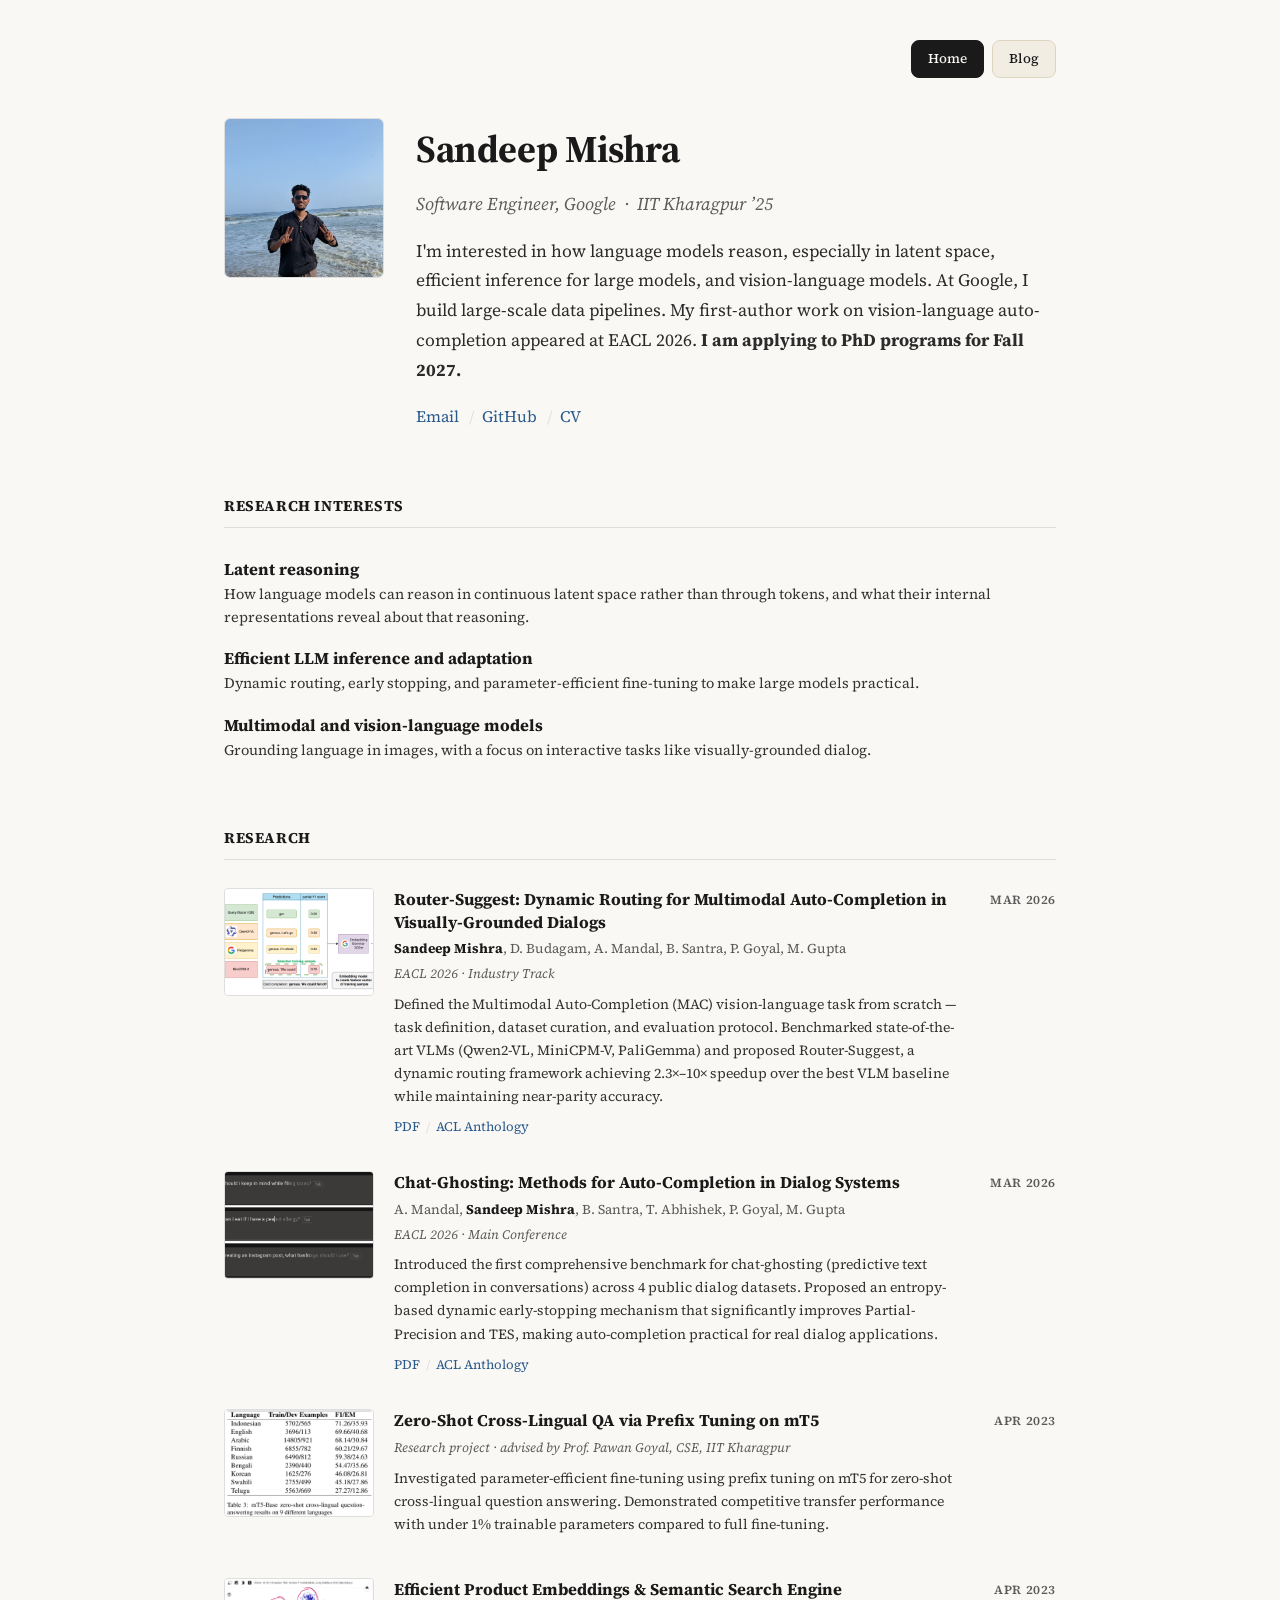
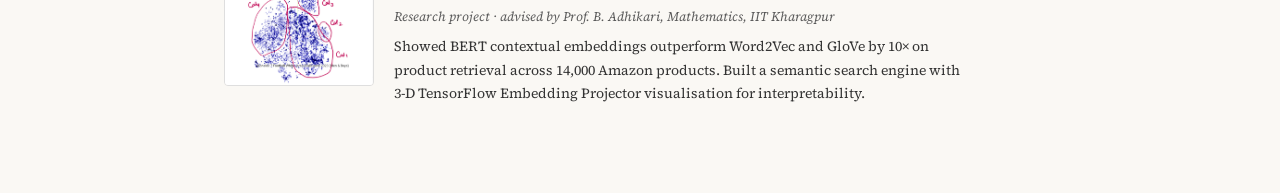
==== index.html @ 10f49aa4 "Add ACL Anthology paper links, PhD application line, and graduation year - Link Router-Suggest and C" ====
<!DOCTYPE html>
<html lang="en">
<head>
  <meta charset="UTF-8" />
  <meta name="viewport" content="width=device-width, initial-scale=1.0" />
  <title>Sandeep Mishra</title>
  <link rel="icon" href="data:image/svg+xml,<svg xmlns='http://www.w3.org/2000/svg' viewBox='0 0 64 64'><rect width='64' height='64' rx='14' fill='%23111114'/><text x='50%25' y='54%25' dominant-baseline='middle' text-anchor='middle' font-family='Georgia,serif' font-size='22' font-weight='600' fill='white' letter-spacing='-1'>SM</text></svg>" />
  <link rel="preconnect" href="https://fonts.googleapis.com" />
  <link rel="preconnect" href="https://fonts.gstatic.com" crossorigin />
  <link href="https://fonts.googleapis.com/css2?family=Source+Serif+4:ital,opsz,wght@0,8..60,400;0,8..60,500;0,8..60,600;0,8..60,700;1,8..60,400;1,8..60,500&display=swap" rel="stylesheet" />
  <link rel="stylesheet" href="styles.css?v=4" />
</head>
<body>

<main>

  <nav class="site-nav">
    <a href="index.html" class="active">Home</a>
    <a href="blog.html">Blog</a>
  </nav>

  <header>
    <div class="avatar">
      <img src="images/profile.jpg" alt="Sandeep Mishra" onerror="this.style.display='none'; this.nextElementSibling.style.display='flex';" />
      <div class="avatar-placeholder">SM</div>
    </div>
    <div class="header-text">
      <h1>Sandeep Mishra</h1>
      <p class="role">Software Engineer, Google &nbsp;&middot;&nbsp; IIT Kharagpur &rsquo;25</p>
      <p class="bio">
        I'm interested in how language models reason, especially in latent space, efficient
        inference for large models, and vision-language models. At Google, I build large-scale data
        pipelines. My first-author work on vision-language auto-completion appeared at EACL 2026.
        <b>I am applying to PhD programs for Fall 2027.</b>
      </p>
      <p class="links">
        <a href="mailto:sandeepmishraismyname@gmail.com">Email</a><span class="sep">/</span><a href="https://github.com/sm745052" target="_blank" rel="noopener">GitHub</a><span class="sep">/</span><a href="https://drive.google.com/file/d/1n59Xc3Lst71nPMHc8rOr9VYkeNOyxXiO/view?usp=sharing" target="_blank" rel="noopener">CV</a>
      </p>
    </div>
  </header>

  <section id="interests">
    <p class="section-title">Research Interests</p>
    <ul class="interest-list">
      <li>
        <span class="interest-name">Latent reasoning</span>
        <span class="interest-desc">How language models can reason in continuous latent space rather than through tokens, and what their internal representations reveal about that reasoning.</span>
      </li>
      <li>
        <span class="interest-name">Efficient LLM inference and adaptation</span>
        <span class="interest-desc">Dynamic routing, early stopping, and parameter-efficient fine-tuning to make large models practical.</span>
      </li>
      <li>
        <span class="interest-name">Multimodal and vision-language models</span>
        <span class="interest-desc">Grounding language in images, with a focus on interactive tasks like visually-grounded dialog.</span>
      </li>
    </ul>
  </section>

  <section id="publications">
    <p class="section-title">Research</p>
    <div class="entry-list">

      <div class="entry">
        <div class="entry-thumb"><img src="images/router-suggest.png" alt="Router-Suggest" /></div>
        <div class="entry-body">
          <p class="entry-date">Mar 2026</p>
          <p class="entry-title">Router-Suggest: Dynamic Routing for Multimodal Auto-Completion in Visually-Grounded Dialogs</p>
          <p class="entry-authors"><b>Sandeep Mishra</b>, D. Budagam, A. Mandal, B. Santra, P. Goyal, M. Gupta</p>
          <p class="entry-venue">EACL 2026 &middot; Industry Track</p>
          <p class="entry-desc">
            Defined the Multimodal Auto-Completion (MAC) vision-language task from scratch — task definition,
            dataset curation, and evaluation protocol. Benchmarked state-of-the-art VLMs (Qwen2-VL, MiniCPM-V,
            PaliGemma) and proposed Router-Suggest, a dynamic routing framework achieving 2.3×–10× speedup over
            the best VLM baseline while maintaining near-parity accuracy.
          </p>
          <p class="entry-links"><a href="https://aclanthology.org/2026.eacl-industry.11.pdf" target="_blank" rel="noopener">PDF</a><span class="sep">/</span><a href="https://aclanthology.org/2026.eacl-industry.11/" target="_blank" rel="noopener">ACL Anthology</a></p>
        </div>
      </div>

      <div class="entry">
        <div class="entry-thumb"><img src="images/chat-ghosting.png" alt="Chat-Ghosting" /></div>
        <div class="entry-body">
          <p class="entry-date">Mar 2026</p>
          <p class="entry-title">Chat-Ghosting: Methods for Auto-Completion in Dialog Systems</p>
          <p class="entry-authors">A. Mandal, <b>Sandeep Mishra</b>, B. Santra, T. Abhishek, P. Goyal, M. Gupta</p>
          <p class="entry-venue">EACL 2026 &middot; Main Conference</p>
          <p class="entry-desc">
            Introduced the first comprehensive benchmark for chat-ghosting (predictive text completion in
            conversations) across 4 public dialog datasets. Proposed an entropy-based dynamic early-stopping
            mechanism that significantly improves Partial-Precision and TES, making auto-completion practical
            for real dialog applications.
          </p>
          <p class="entry-links"><a href="https://aclanthology.org/2026.eacl-long.209.pdf" target="_blank" rel="noopener">PDF</a><span class="sep">/</span><a href="https://aclanthology.org/2026.eacl-long.209/" target="_blank" rel="noopener">ACL Anthology</a></p>
        </div>
      </div>

      <div class="entry">
        <div class="entry-thumb"><img src="images/cross-lingual.png" alt="Cross-Lingual QA" /></div>
        <div class="entry-body">
          <p class="entry-date">Apr 2023</p>
          <p class="entry-title">Zero-Shot Cross-Lingual QA via Prefix Tuning on mT5</p>
          <p class="entry-venue">Research project &middot; advised by Prof. Pawan Goyal, CSE, IIT Kharagpur</p>
          <p class="entry-desc">
            Investigated parameter-efficient fine-tuning using prefix tuning on mT5 for zero-shot cross-lingual
            question answering. Demonstrated competitive transfer performance with under 1% trainable parameters
            compared to full fine-tuning.
          </p>
        </div>
      </div>

      <div class="entry">
        <div class="entry-thumb"><img src="images/bda.png" alt="Semantic Search Engine" /></div>
        <div class="entry-body">
          <p class="entry-date">Apr 2023</p>
          <p class="entry-title">Efficient Product Embeddings &amp; Semantic Search Engine</p>
          <p class="entry-venue">Research project &middot; advised by Prof. B. Adhikari, Mathematics, IIT Kharagpur</p>
          <p class="entry-desc">
            Showed BERT contextual embeddings outperform Word2Vec and GloVe by 10× on product retrieval across
            14,000 Amazon products. Built a semantic search engine with 3-D TensorFlow Embedding Projector
            visualisation for interpretability.
          </p>
        </div>
      </div>

    </div>
  </section>

</main>

</body>
</html>
---- styles.css ----
*, *::before, *::after { box-sizing: border-box; margin: 0; padding: 0; }

:root {
  --bg: #faf8f4;
  --text: #1a1a1a;
  --muted: #5b5b5b;
  --border: #dedede;
  --link: #2b5a8c;
  --serif: 'Source Serif 4', Georgia, Cambria, 'Times New Roman', Times, 'Noto Serif', serif;
}

body {
  font-family: var(--serif);
  background: var(--bg);
  color: var(--text);
  font-size: 16px;
  line-height: 1.65;
  -webkit-font-smoothing: antialiased;
}

a { color: var(--link); text-decoration: none; }
a:hover { text-decoration: underline; }

main {
  max-width: 880px;
  margin: 0 auto;
  padding: 40px 24px 80px;
}

/* ── Site nav ── */
.site-nav {
  display: flex;
  justify-content: flex-end;
  gap: 8px;
  margin-bottom: 40px;
}

.site-nav a {
  padding: 7px 16px;
  font-size: 13.5px;
  font-weight: 500;
  color: var(--text);
  background: #f1ede2;
  border: 1px solid #ddd5bf;
  border-radius: 8px;
  transition: background 0.15s ease, border-color 0.15s ease;
}

.site-nav a:hover {
  background: #e8ded9;
  border-color: #c9bfa0;
  text-decoration: none;
}

.site-nav a.active {
  background: var(--text);
  color: var(--bg);
  border-color: var(--text);
}

/* ── Header ── */
header {
  display: flex;
  align-items: flex-start;
  gap: 32px;
  margin-bottom: 64px;
}

.avatar {
  flex: 0 0 auto;
  width: 160px;
  height: 160px;
  border-radius: 6px;
  overflow: hidden;
  background: #efefef;
  border: 1px solid var(--border);
}

.avatar img { width: 100%; height: 100%; object-fit: cover; display: block; }

.avatar-placeholder {
  width: 100%;
  height: 100%;
  display: none;
  align-items: center;
  justify-content: center;
  font-size: 42px;
  font-weight: 600;
  color: #9a9a9a;
  letter-spacing: -0.03em;
}

.header-text h1 {
  font-size: 38px;
  font-weight: 700;
  letter-spacing: -0.01em;
  margin-bottom: 8px;
}

.role {
  font-size: 18px;
  color: var(--muted);
  font-style: italic;
  margin-bottom: 18px;
}

.bio {
  font-size: 17.5px;
  color: #2b2b2b;
  line-height: 1.7;
  margin-bottom: 18px;
}

.links {
  font-size: 16px;
  color: var(--muted);
}

.links a { margin-right: 2px; }
.links .sep { margin: 0 8px; color: var(--border); }

/* ── Featured blog post (home page highlight) ── */
.featured-post {
  display: block;
  margin: -24px 0 56px;
  padding: 20px 24px;
  background: #f1ede2;
  border: 1px solid #ddd5bf;
  border-left: 4px solid var(--link);
  border-radius: 8px;
  color: var(--text);
  transition: background 0.15s ease, border-color 0.15s ease;
}

.featured-post:hover {
  background: #ebe5d6;
  text-decoration: none;
}

.featured-label {
  font-size: 12.5px;
  font-weight: 600;
  letter-spacing: 0.05em;
  text-transform: uppercase;
  color: var(--link);
  margin-bottom: 6px;
}

.featured-title {
  font-size: 20px;
  font-weight: 700;
  line-height: 1.3;
  margin-bottom: 6px;
}

.featured-excerpt {
  font-size: 15px;
  color: #333;
  line-height: 1.6;
  margin-bottom: 10px;
}

.featured-cta {
  font-size: 14px;
  font-weight: 600;
  color: var(--link);
}

.featured-post:hover .featured-cta { text-decoration: underline; }

/* ── Research interests ── */
#interests { margin-bottom: 64px; }

.interest-list {
  list-style: none;
  display: flex;
  flex-direction: column;
  gap: 16px;
}

.interest-name {
  font-size: 16.5px;
  font-weight: 700;
}


.interest-desc {
  display: block;
  font-size: 14.5px;
  color: #333;
  line-height: 1.6;
}


/* ── Section heading ── */
.section-title {
  font-size: 15px;
  font-weight: 700;
  letter-spacing: 0.04em;
  text-transform: uppercase;
  border-bottom: 1px solid var(--border);
  padding-bottom: 8px;
  margin-bottom: 28px;
}

/* ── Updates ── */
#updates { margin-bottom: 64px; }

.updates-scroll-wrap { position: relative; }

.updates-scroll {
  max-height: 260px;
  overflow-y: auto;
  padding-right: 10px;
  scrollbar-width: thin;
  scrollbar-color: #ddd5bf transparent;
}

.updates-scroll::-webkit-scrollbar { width: 6px; }
.updates-scroll::-webkit-scrollbar-track { background: transparent; }
.updates-scroll::-webkit-scrollbar-thumb { background: #ddd5bf; border-radius: 3px; }
.updates-scroll::-webkit-scrollbar-thumb:hover { background: #c9bfa0; }

/* Fades the last bit of content into the page background to hint that the
   list scrolls, instead of cutting items off with a hard edge. Only shown
   when the list actually overflows (see the script at the bottom of the
   page) — otherwise it would just dim the last item for no reason. */
.updates-scroll-wrap.has-overflow::after {
  content: '';
  position: absolute;
  left: 0; right: 10px; bottom: 0;
  height: 36px;
  background: linear-gradient(to bottom, transparent, var(--bg));
  pointer-events: none;
}

.updates-list { display: flex; flex-direction: column; gap: 14px; }

.update-item { display: flex; align-items: center; gap: 14px; }

.update-date { flex: 0 0 auto; }

.update-text {
  font-size: 15px;
  color: #2b2b2b;
}

.update-text a { text-decoration: underline; }

/* ── Publication / project entries ── */
.entry-list { display: flex; flex-direction: column; gap: 34px; }

.entry {
  display: flex;
  gap: 20px;
}

.entry-thumb {
  flex: 0 0 150px;
  width: 150px;
  height: 108px;
  border: 1px solid var(--border);
  border-radius: 4px;
  overflow: hidden;
  display: flex;
  align-items: center;
  justify-content: center;
  background: #fafafa;
}

.entry-thumb img { width: 100%; height: 100%; object-fit: cover; display: block; }

.entry-body {
  flex: 1;
  min-width: 0;
  position: relative;
  padding-right: 90px;
}

/* Shared date typography — small caps, no box or fill, so it reads as a
   refined caption rather than a UI badge. Used by Updates, the Research
   list, and the Blog list so every date on the site matches. */
.entry-date, .blog-date, .update-date {
  font-size: 12.5px;
  font-weight: 600;
  letter-spacing: 0.05em;
  text-transform: uppercase;
  color: var(--muted);
  white-space: nowrap;
}

/* On the Research/Blog rows the date sits at the top-right corner. */
.entry-date, .blog-date {
  position: absolute;
  top: 2px;
  right: 0;
}

.update-date { flex: 0 0 64px; }

.entry-title {
  font-size: 16.5px;
  font-weight: 700;
  line-height: 1.4;
  margin-bottom: 5px;
}

.entry-authors {
  font-size: 13.5px;
  color: var(--muted);
  margin-bottom: 4px;
  line-height: 1.5;
}

.entry-authors b { color: var(--text); }

.entry-venue {
  font-size: 13px;
  font-style: italic;
  color: var(--muted);
  margin-bottom: 8px;
}

.entry-desc {
  font-size: 14px;
  color: #333;
  line-height: 1.65;
  margin-bottom: 8px;
}

.entry-links { font-size: 13px; }
.entry-links .sep { margin: 0 6px; color: var(--border); }

/* ── Blog list ── */
.blog-list { display: flex; flex-direction: column; gap: 22px; }

.blog-entry {
  display: block;
  position: relative;
  padding-right: 90px;
  padding-bottom: 18px;
  border-bottom: 1px solid var(--border);
}

.blog-entry:last-child { border-bottom: none; padding-bottom: 0; }

.blog-title {
  font-size: 16.5px;
  font-weight: 700;
  color: var(--text);
  margin-bottom: 4px;
}

.blog-entry:hover .blog-title { text-decoration: underline; }

.blog-excerpt {
  font-size: 14px;
  color: #333;
  line-height: 1.6;
}

.blog-empty {
  font-size: 14px;
  font-style: italic;
  color: var(--muted);
}

/* ── Blog post article ── */
.post-date {
  font-size: 13px;
  color: var(--muted);
  margin-bottom: 8px;
}

.post-title {
  font-size: 32px;
  font-weight: 700;
  letter-spacing: -0.01em;
  line-height: 1.25;
  margin-bottom: 28px;
}

.post-article p { font-size: 16.5px; color: #2b2b2b; margin-bottom: 20px; line-height: 1.7; }
.post-article h2 { font-size: 21px; font-weight: 700; margin: 36px 0 14px; }
.post-article a { text-decoration: underline; }
.post-article ul, .post-article ol { margin: 0 0 20px 22px; }
.post-article li { margin-bottom: 8px; font-size: 16.5px; color: #2b2b2b; }
.post-article code { background: #f0ede6; padding: 2px 5px; border-radius: 3px; font-size: 0.9em; }
.post-article pre { background: #f0ede6; padding: 14px 16px; border-radius: 6px; overflow-x: auto; margin-bottom: 20px; }
.post-article blockquote { border-left: 3px solid var(--border); padding-left: 16px; color: var(--muted); margin-bottom: 20px; }
.post-article img { max-width: 100%; border-radius: 4px; margin-bottom: 20px; }

/* ── Responsive ── */
@media (max-width: 560px) {
  main { padding: 32px 18px 60px; }
  header { flex-direction: column; gap: 18px; margin-bottom: 40px; }
  .avatar { width: 96px; height: 96px; }
  .entry { flex-direction: column; }
  .entry-thumb { width: 100%; height: 160px; }
  .entry-body { padding-right: 0; padding-top: 30px; }
  .blog-entry { padding-right: 0; padding-top: 30px; }
  .entry-date, .blog-date { top: -4px; right: auto; left: 0; }
}
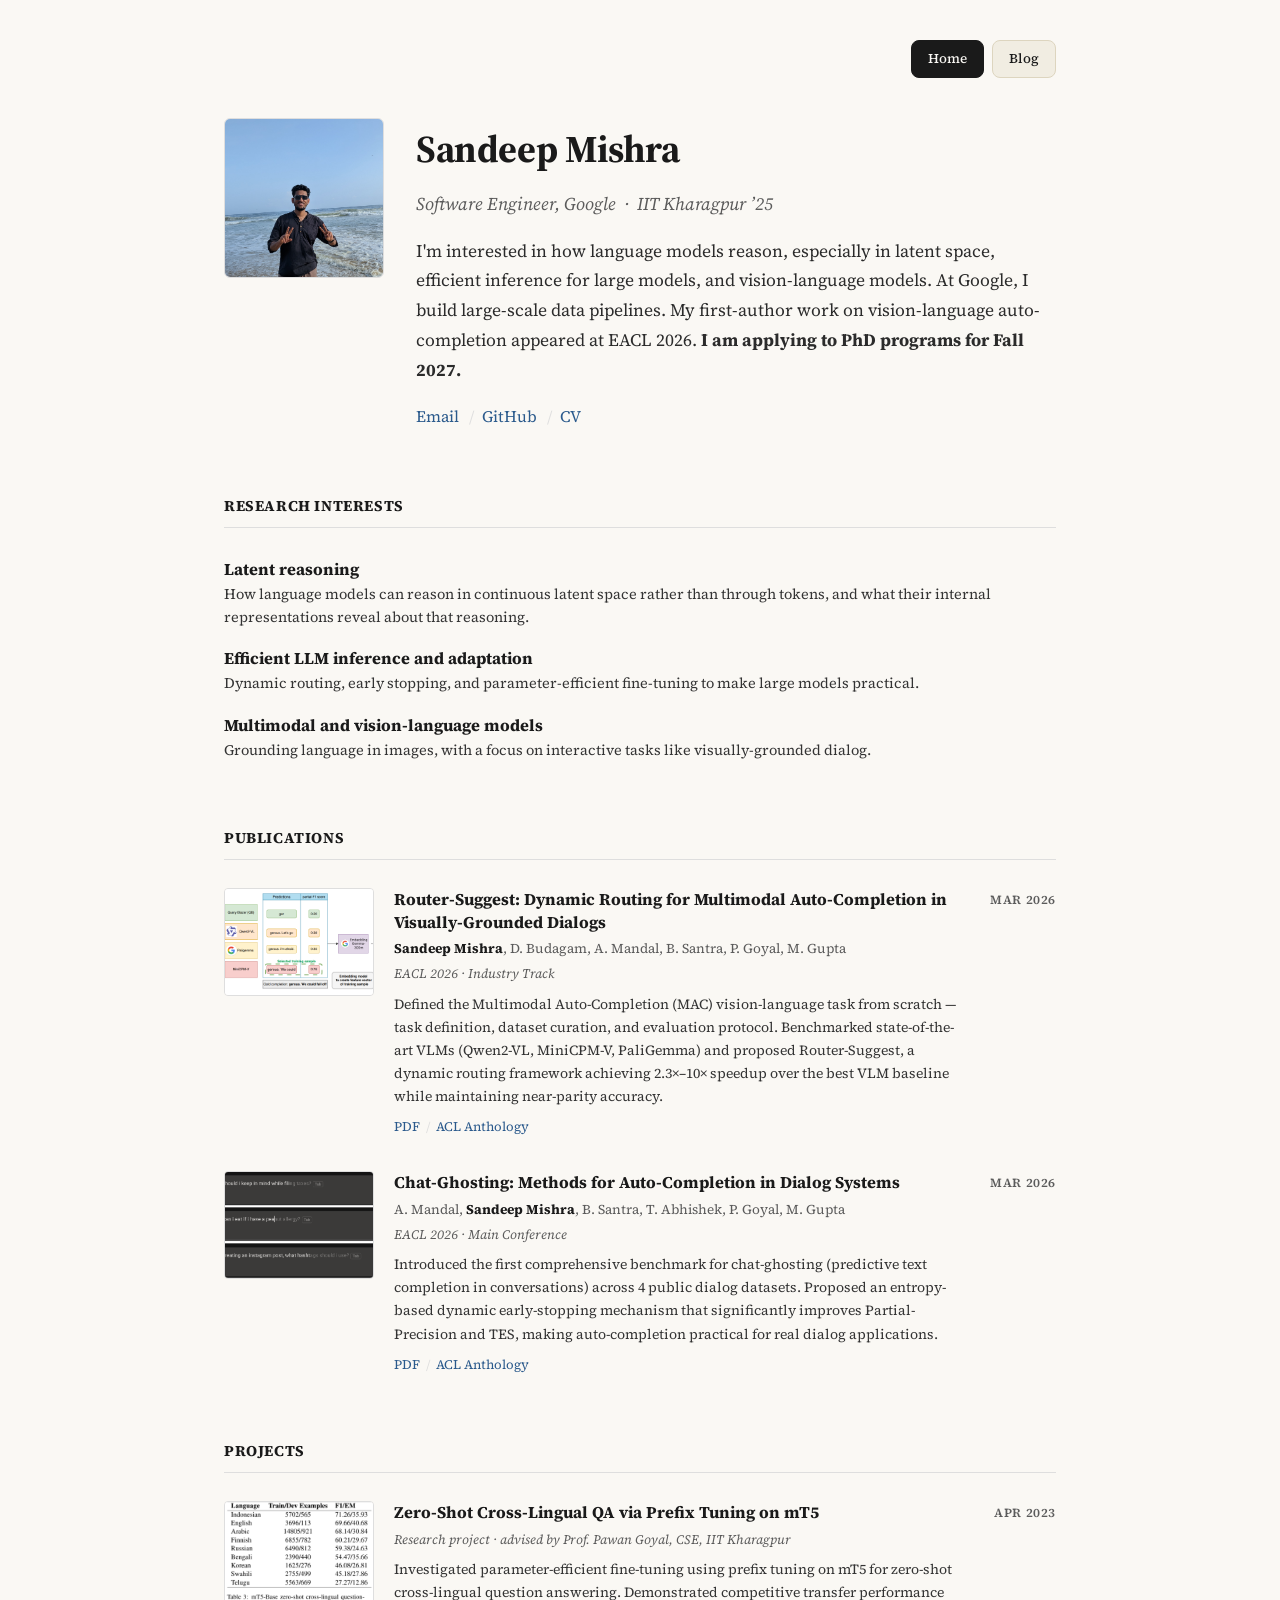
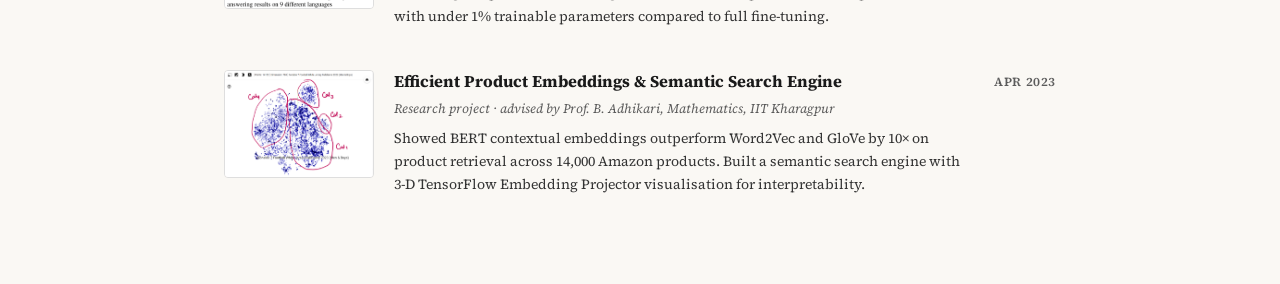
==== commit 188762de: "Split Research into Publications and Projects" ====
--- a/index.html
+++ b/index.html
@@ -8,7 +8,7 @@
   <link rel="preconnect" href="https://fonts.googleapis.com" />
   <link rel="preconnect" href="https://fonts.gstatic.com" crossorigin />
   <link href="https://fonts.googleapis.com/css2?family=Source+Serif+4:ital,opsz,wght@0,8..60,400;0,8..60,500;0,8..60,600;0,8..60,700;1,8..60,400;1,8..60,500&display=swap" rel="stylesheet" />
-  <link rel="stylesheet" href="styles.css?v=4" />
+  <link rel="stylesheet" href="styles.css?v=5" />
 </head>
 <body>
 
@@ -58,7 +58,7 @@
   </section>
 
   <section id="publications">
-    <p class="section-title">Research</p>
+    <p class="section-title">Publications</p>
     <div class="entry-list">
 
       <div class="entry">
@@ -95,6 +95,13 @@
         </div>
       </div>
 
+    </div>
+  </section>
+
+  <section id="projects">
+    <p class="section-title">Projects</p>
+    <div class="entry-list">
+
       <div class="entry">
         <div class="entry-thumb"><img src="images/cross-lingual.png" alt="Cross-Lingual QA" /></div>
         <div class="entry-body">
--- a/styles.css
+++ b/styles.css
@@ -192,6 +192,8 @@
 }
 
 
+#publications { margin-bottom: 64px; }
+
 /* ── Section heading ── */
 .section-title {
   font-size: 15px;
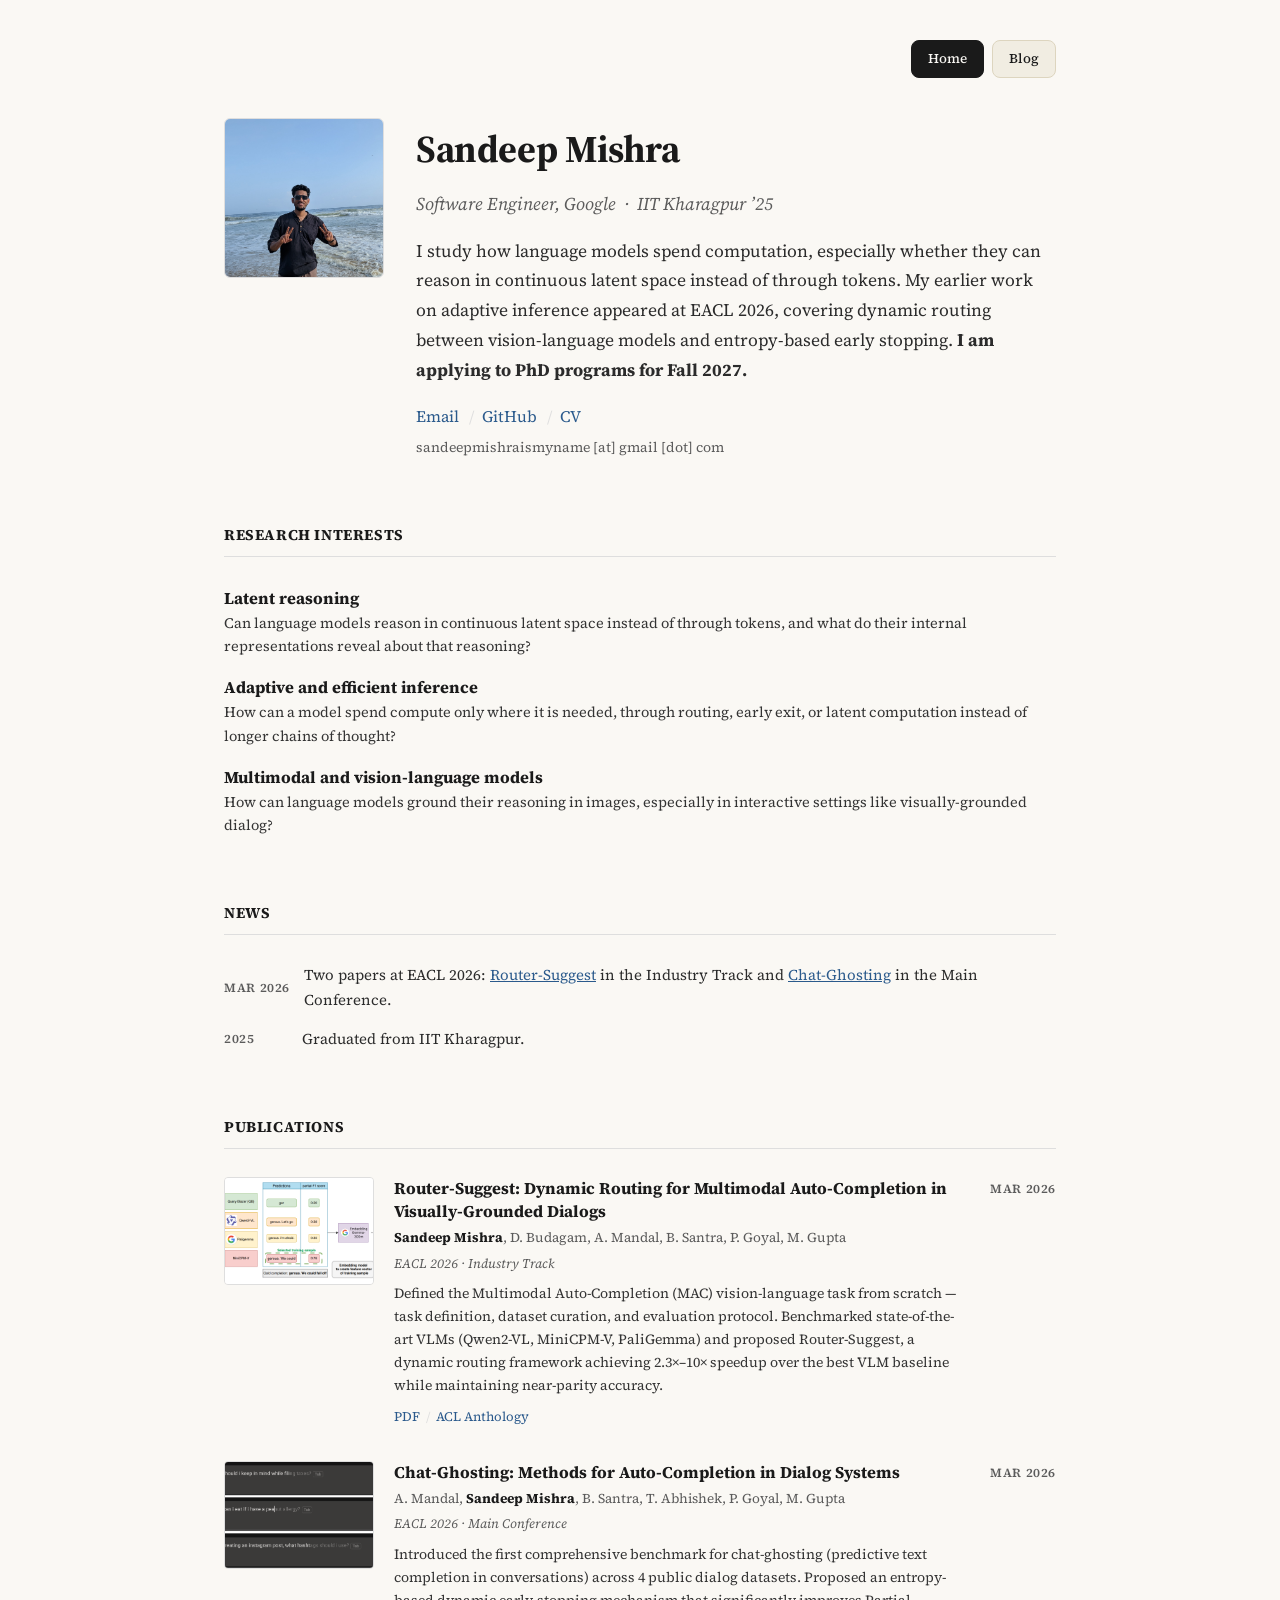
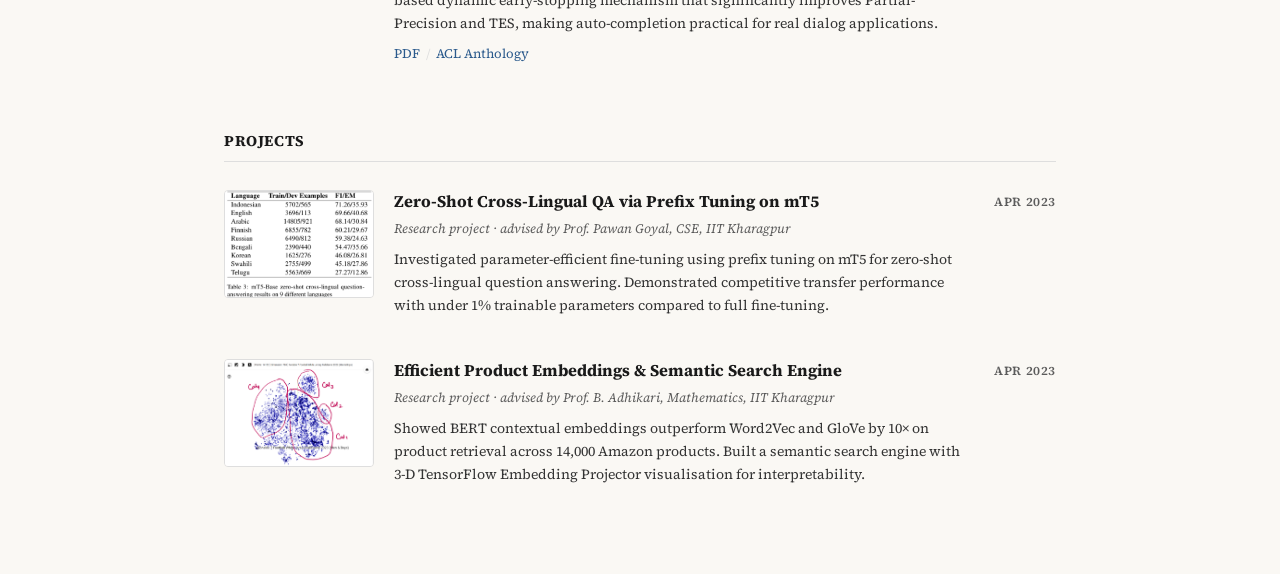
==== commit 1e2bd06b: "Add news section, visible email, post summary; reframe bio and interests - Bio frames prior routing/" ====
--- a/index.html
+++ b/index.html
@@ -8,7 +8,7 @@
   <link rel="preconnect" href="https://fonts.googleapis.com" />
   <link rel="preconnect" href="https://fonts.gstatic.com" crossorigin />
   <link href="https://fonts.googleapis.com/css2?family=Source+Serif+4:ital,opsz,wght@0,8..60,400;0,8..60,500;0,8..60,600;0,8..60,700;1,8..60,400;1,8..60,500&display=swap" rel="stylesheet" />
-  <link rel="stylesheet" href="styles.css?v=5" />
+  <link rel="stylesheet" href="styles.css?v=6" />
 </head>
 <body>
 
@@ -28,14 +28,16 @@
       <h1>Sandeep Mishra</h1>
       <p class="role">Software Engineer, Google &nbsp;&middot;&nbsp; IIT Kharagpur &rsquo;25</p>
       <p class="bio">
-        I'm interested in how language models reason, especially in latent space, efficient
-        inference for large models, and vision-language models. At Google, I build large-scale data
-        pipelines. My first-author work on vision-language auto-completion appeared at EACL 2026.
+        I study how language models spend computation, especially whether they can reason in
+        continuous latent space instead of through tokens. My earlier work on adaptive inference
+        appeared at EACL 2026, covering dynamic routing between vision-language models and
+        entropy-based early stopping.
         <b>I am applying to PhD programs for Fall 2027.</b>
       </p>
       <p class="links">
         <a href="mailto:sandeepmishraismyname@gmail.com">Email</a><span class="sep">/</span><a href="https://github.com/sm745052" target="_blank" rel="noopener">GitHub</a><span class="sep">/</span><a href="https://drive.google.com/file/d/1n59Xc3Lst71nPMHc8rOr9VYkeNOyxXiO/view?usp=sharing" target="_blank" rel="noopener">CV</a>
       </p>
+      <p class="email">sandeepmishraismyname [at] gmail [dot] com</p>
     </div>
   </header>
 
@@ -44,17 +46,31 @@
     <ul class="interest-list">
       <li>
         <span class="interest-name">Latent reasoning</span>
-        <span class="interest-desc">How language models can reason in continuous latent space rather than through tokens, and what their internal representations reveal about that reasoning.</span>
+        <span class="interest-desc">Can language models reason in continuous latent space instead of through tokens, and what do their internal representations reveal about that reasoning?</span>
       </li>
       <li>
-        <span class="interest-name">Efficient LLM inference and adaptation</span>
-        <span class="interest-desc">Dynamic routing, early stopping, and parameter-efficient fine-tuning to make large models practical.</span>
+        <span class="interest-name">Adaptive and efficient inference</span>
+        <span class="interest-desc">How can a model spend compute only where it is needed, through routing, early exit, or latent computation instead of longer chains of thought?</span>
       </li>
       <li>
         <span class="interest-name">Multimodal and vision-language models</span>
-        <span class="interest-desc">Grounding language in images, with a focus on interactive tasks like visually-grounded dialog.</span>
+        <span class="interest-desc">How can language models ground their reasoning in images, especially in interactive settings like visually-grounded dialog?</span>
       </li>
     </ul>
+  </section>
+
+  <section id="updates">
+    <p class="section-title">News</p>
+    <div class="updates-list">
+      <div class="update-item">
+        <span class="update-date">Mar 2026</span>
+        <span class="update-text">Two papers at EACL 2026: <a href="https://aclanthology.org/2026.eacl-industry.11/" target="_blank" rel="noopener">Router-Suggest</a> in the Industry Track and <a href="https://aclanthology.org/2026.eacl-long.209/" target="_blank" rel="noopener">Chat-Ghosting</a> in the Main Conference.</span>
+      </div>
+      <div class="update-item">
+        <span class="update-date">2025</span>
+        <span class="update-text">Graduated from IIT Kharagpur.</span>
+      </div>
+    </div>
   </section>
 
   <section id="publications">
--- a/styles.css
+++ b/styles.css
@@ -118,6 +118,12 @@
 
 .links a { margin-right: 2px; }
 .links .sep { margin: 0 8px; color: var(--border); }
+
+.email {
+  margin-top: 6px;
+  font-size: 14px;
+  color: var(--muted);
+}
 
 /* ── Featured blog post (home page highlight) ── */
 .featured-post {
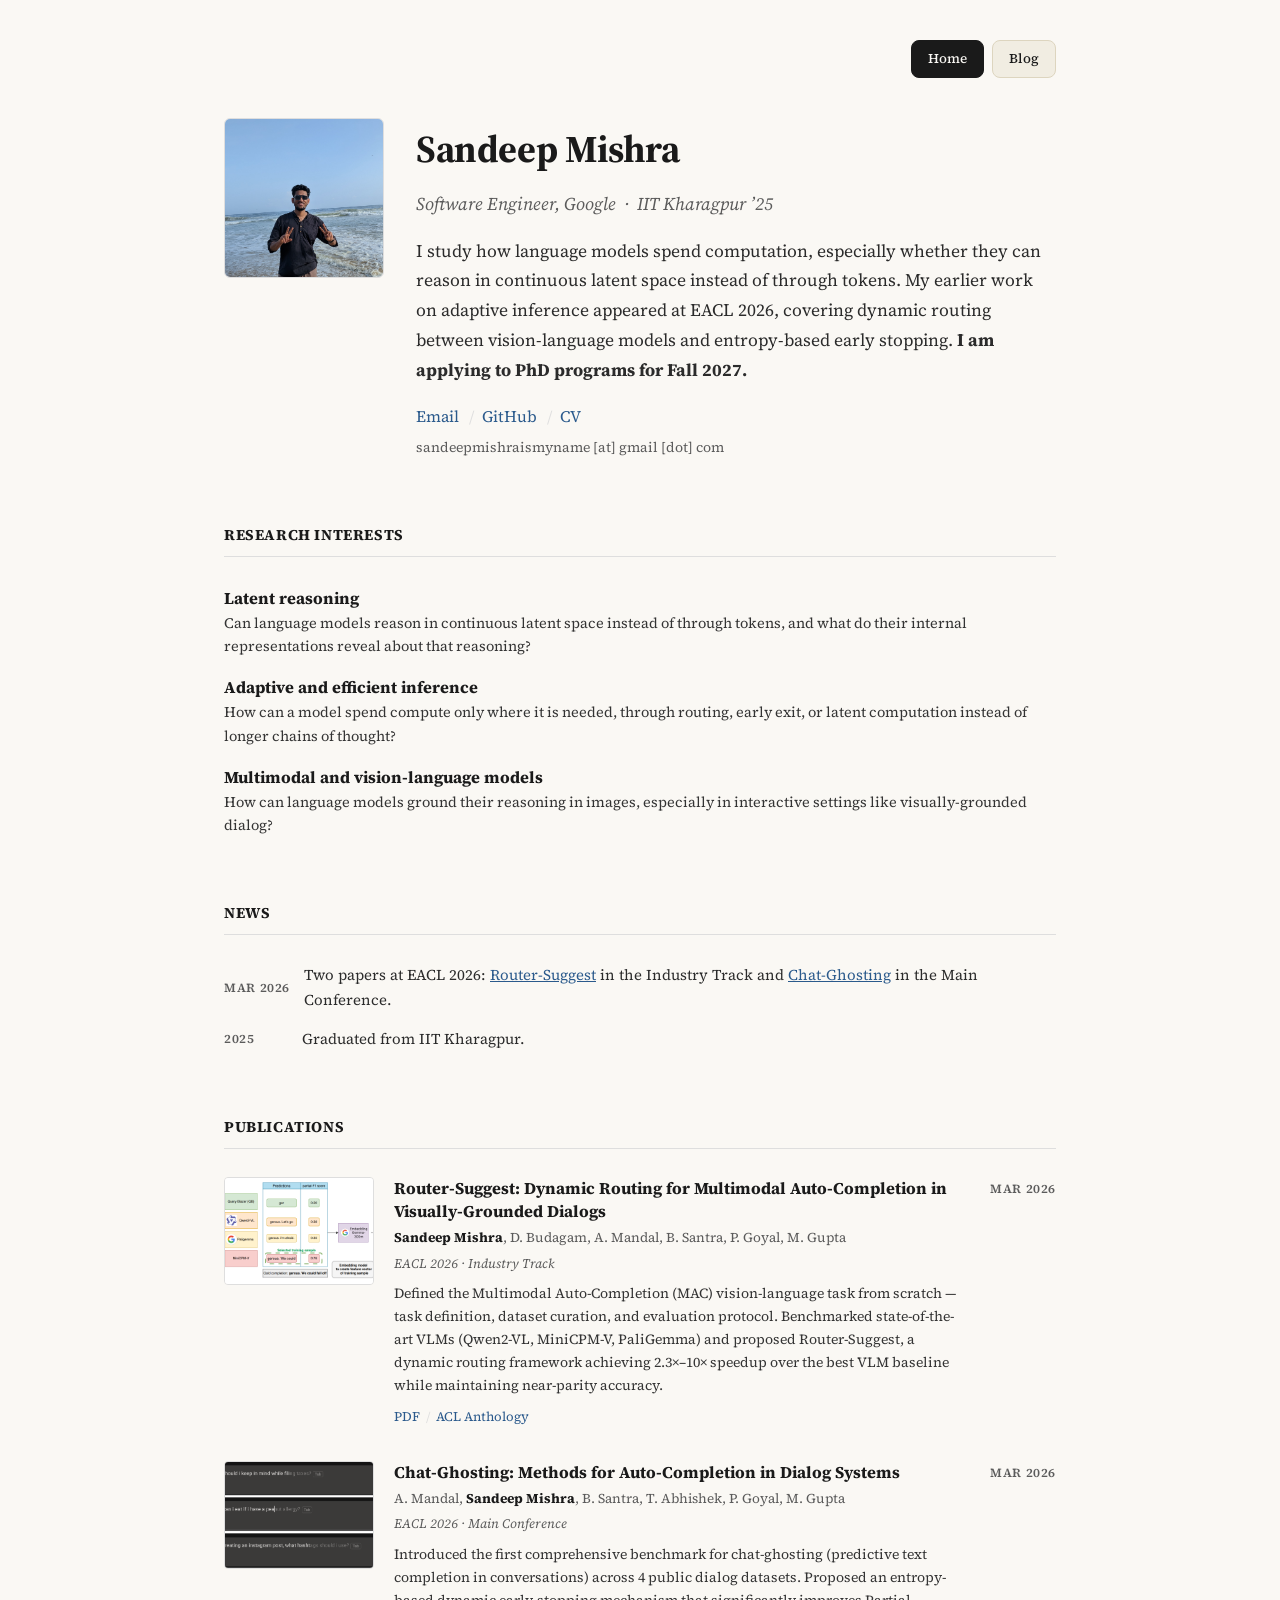
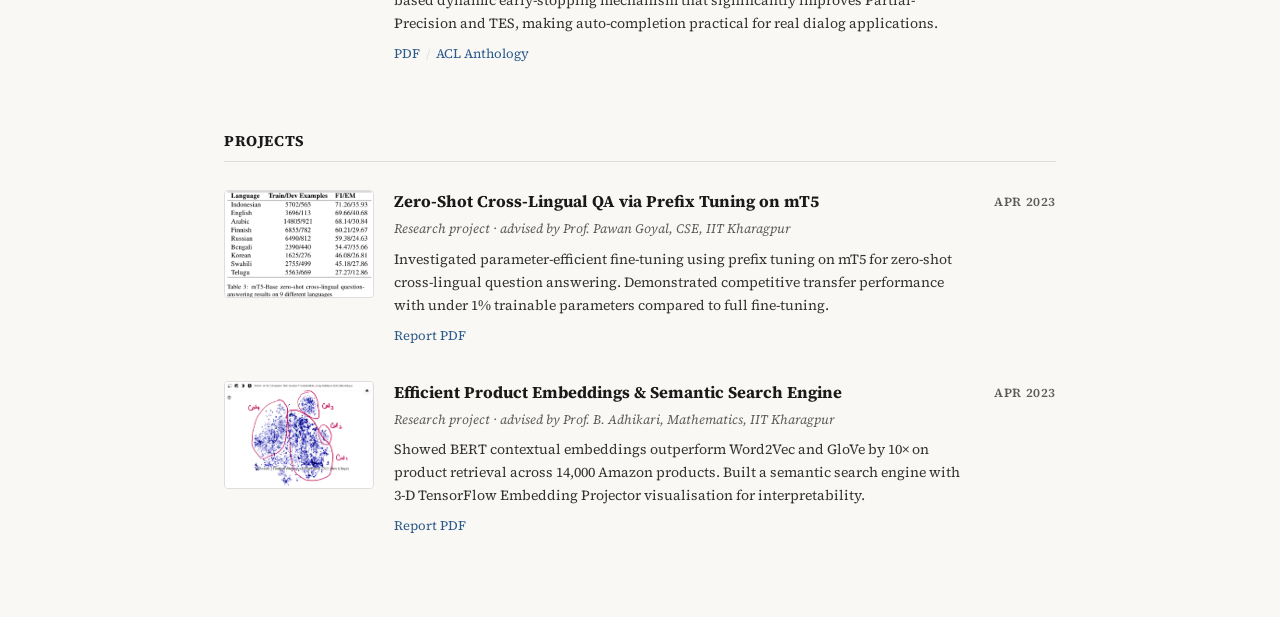
==== commit 4a0647ea: "Link project report PDFs from CV" ====
--- a/index.html
+++ b/index.html
@@ -129,6 +129,7 @@
             question answering. Demonstrated competitive transfer performance with under 1% trainable parameters
             compared to full fine-tuning.
           </p>
+          <p class="entry-links"><a href="https://drive.google.com/file/d/1FV4KMcr_JM8pI-JQ_Nymojd0KLHSi4PI/view" target="_blank" rel="noopener">Report PDF</a></p>
         </div>
       </div>
 
@@ -143,6 +144,7 @@
             14,000 Amazon products. Built a semantic search engine with 3-D TensorFlow Embedding Projector
             visualisation for interpretability.
           </p>
+          <p class="entry-links"><a href="https://drive.google.com/file/d/1WL3z4qOmYOqoEizMH8Tn674syg4G0yPc/view?usp=sharing" target="_blank" rel="noopener">Report PDF</a></p>
         </div>
       </div>
 
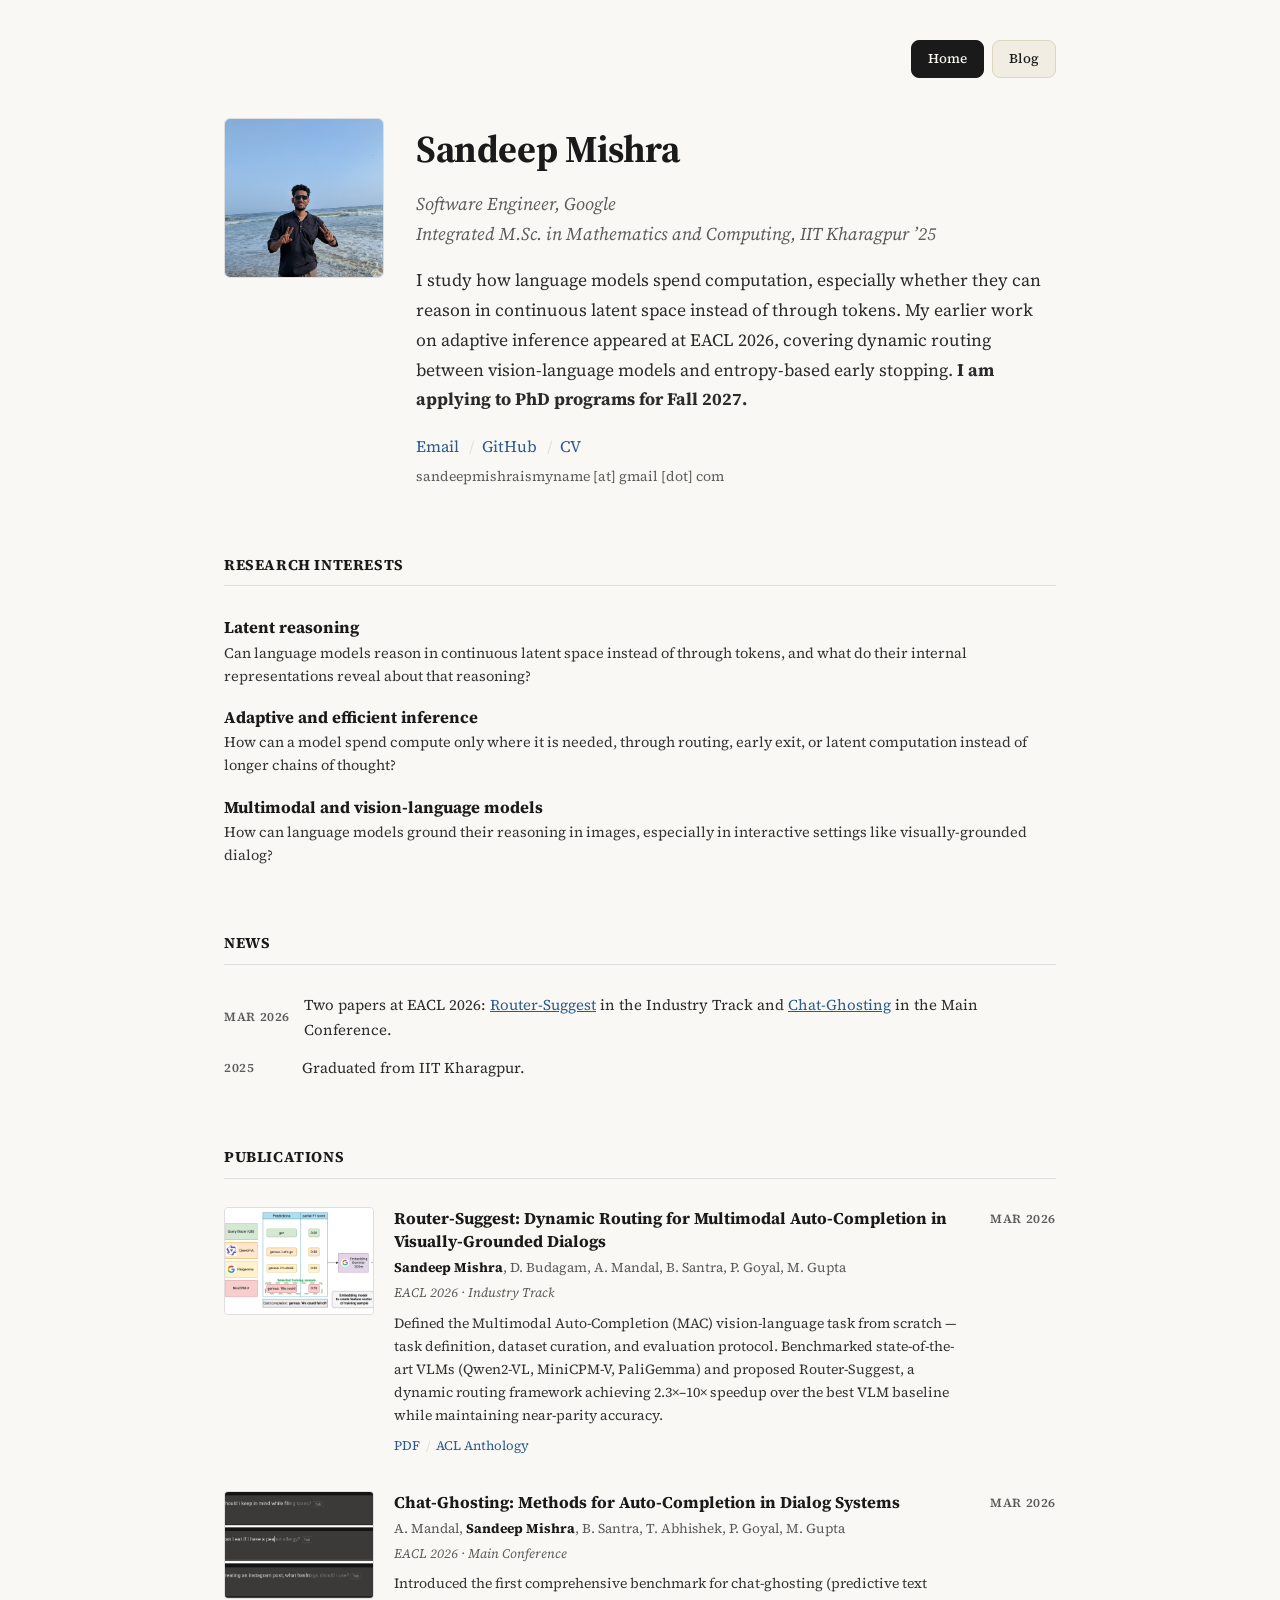
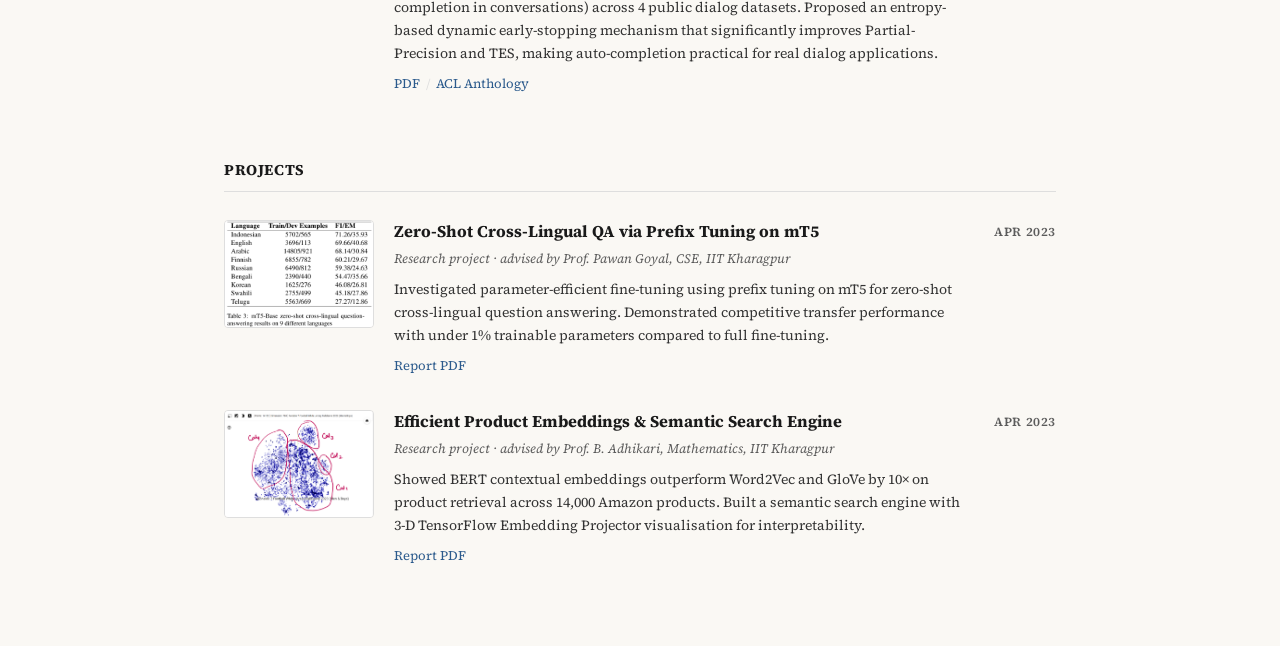
==== commit 55198bc3: "Add degree to header" ====
--- a/index.html
+++ b/index.html
@@ -26,7 +26,7 @@
     </div>
     <div class="header-text">
       <h1>Sandeep Mishra</h1>
-      <p class="role">Software Engineer, Google &nbsp;&middot;&nbsp; IIT Kharagpur &rsquo;25</p>
+      <p class="role">Software Engineer, Google<br />Integrated M.Sc. in Mathematics and Computing, IIT Kharagpur &rsquo;25</p>
       <p class="bio">
         I study how language models spend computation, especially whether they can reason in
         continuous latent space instead of through tokens. My earlier work on adaptive inference
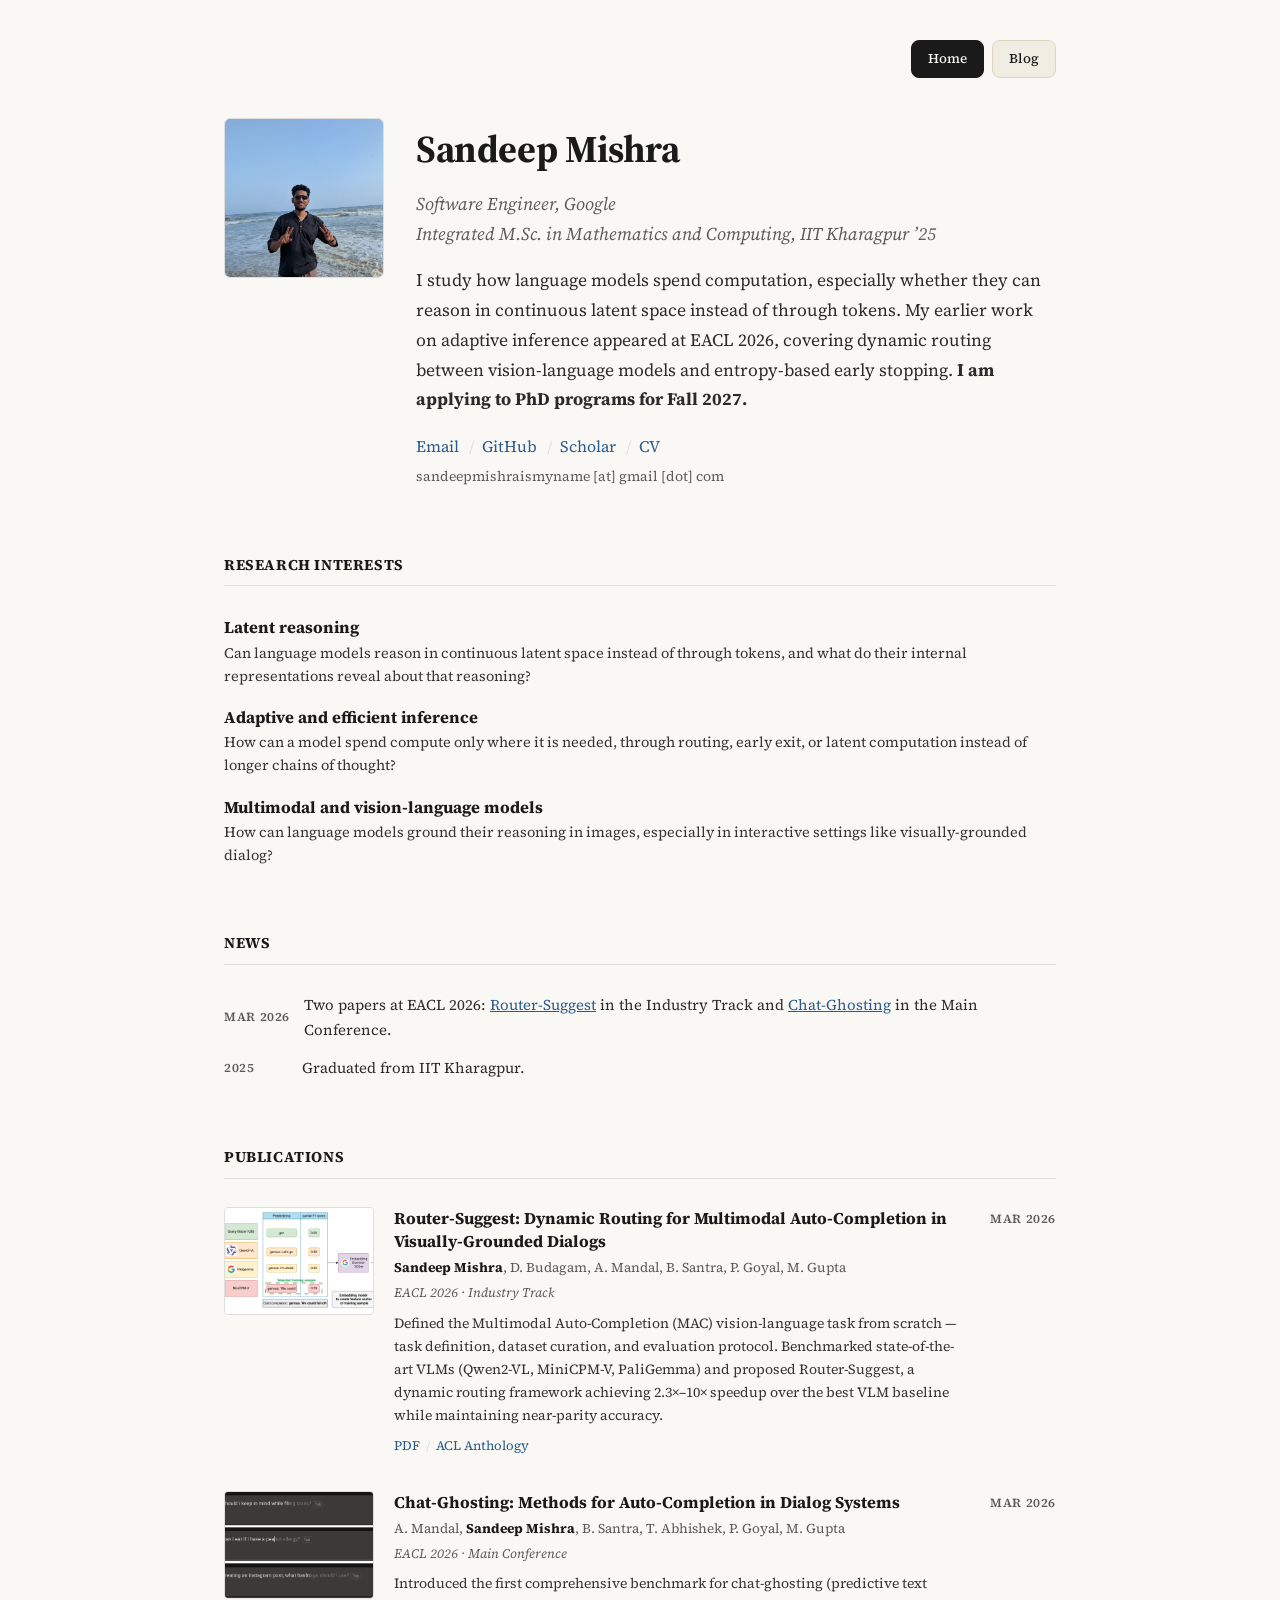
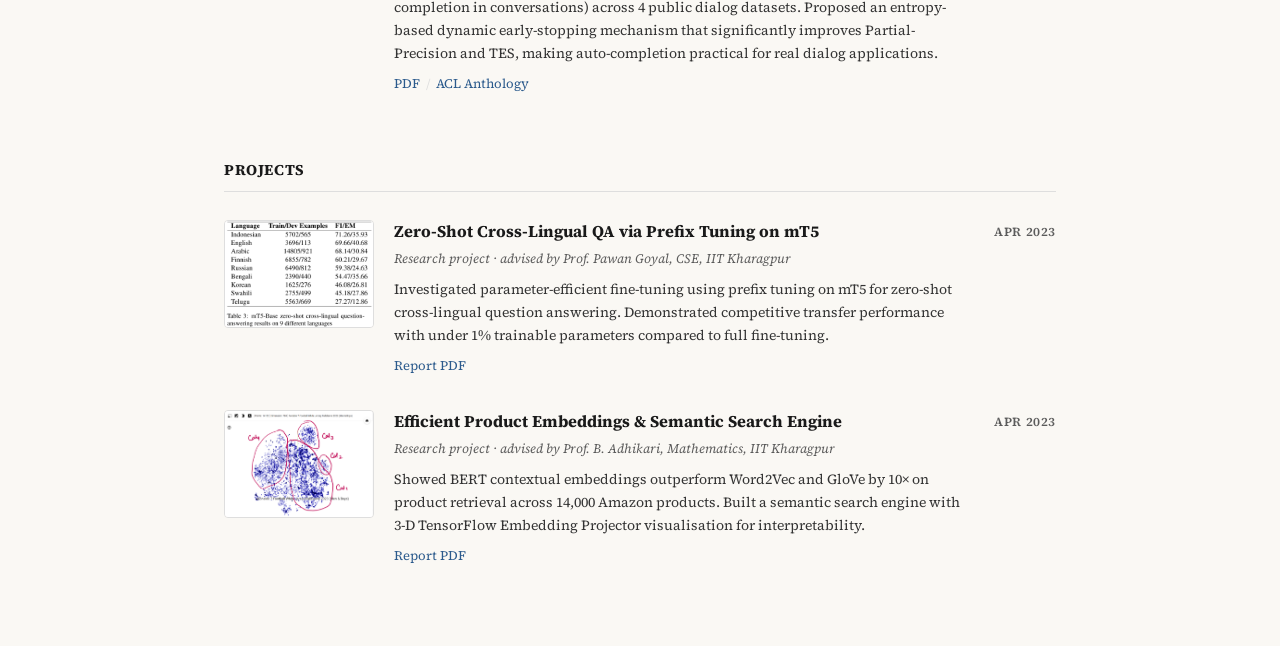
==== commit 2ed19634: "Add Google Scholar link" ====
--- a/index.html
+++ b/index.html
@@ -35,7 +35,7 @@
         <b>I am applying to PhD programs for Fall 2027.</b>
       </p>
       <p class="links">
-        <a href="mailto:sandeepmishraismyname@gmail.com">Email</a><span class="sep">/</span><a href="https://github.com/sm745052" target="_blank" rel="noopener">GitHub</a><span class="sep">/</span><a href="https://drive.google.com/file/d/1n59Xc3Lst71nPMHc8rOr9VYkeNOyxXiO/view?usp=sharing" target="_blank" rel="noopener">CV</a>
+        <a href="mailto:sandeepmishraismyname@gmail.com">Email</a><span class="sep">/</span><a href="https://github.com/sm745052" target="_blank" rel="noopener">GitHub</a><span class="sep">/</span><a href="https://scholar.google.com/citations?user=NTExoloAAAAJ&amp;hl=en" target="_blank" rel="noopener">Scholar</a><span class="sep">/</span><a href="https://drive.google.com/file/d/1n59Xc3Lst71nPMHc8rOr9VYkeNOyxXiO/view?usp=sharing" target="_blank" rel="noopener">CV</a>
       </p>
       <p class="email">sandeepmishraismyname [at] gmail [dot] com</p>
     </div>
